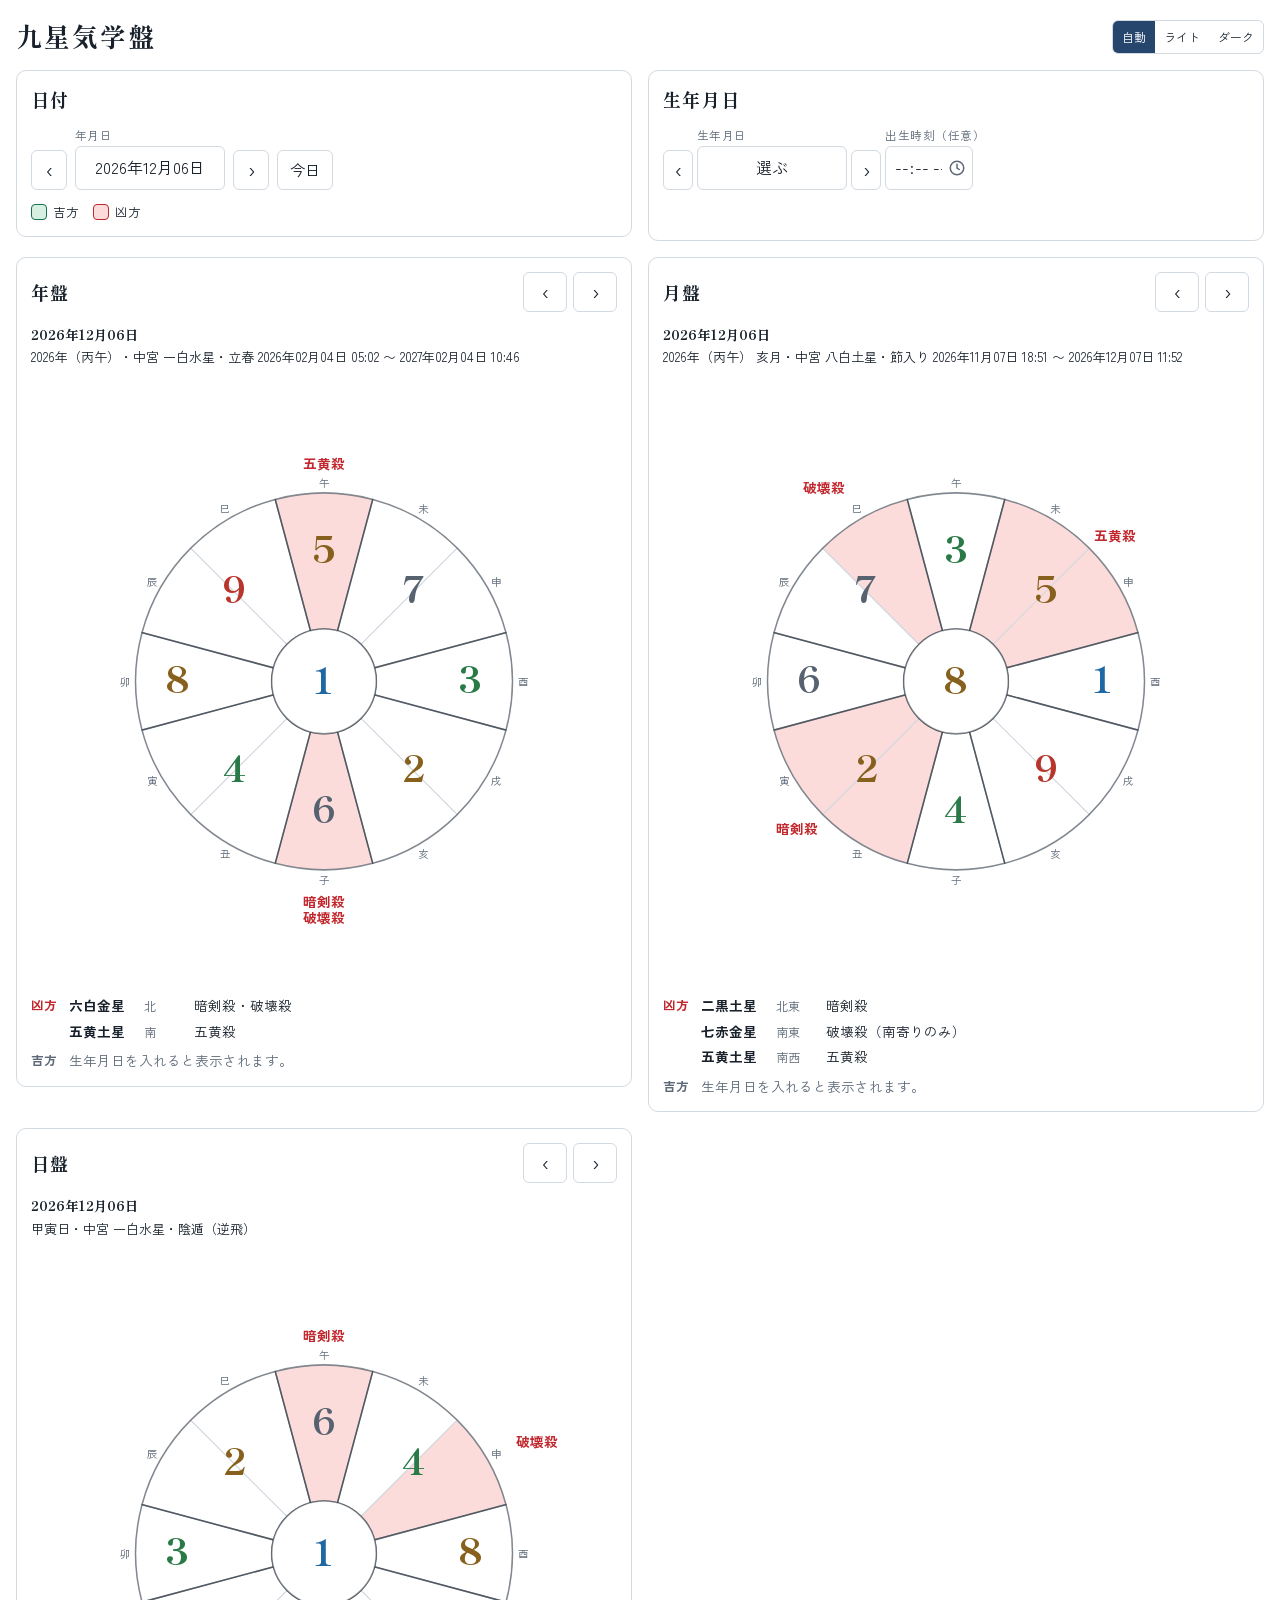
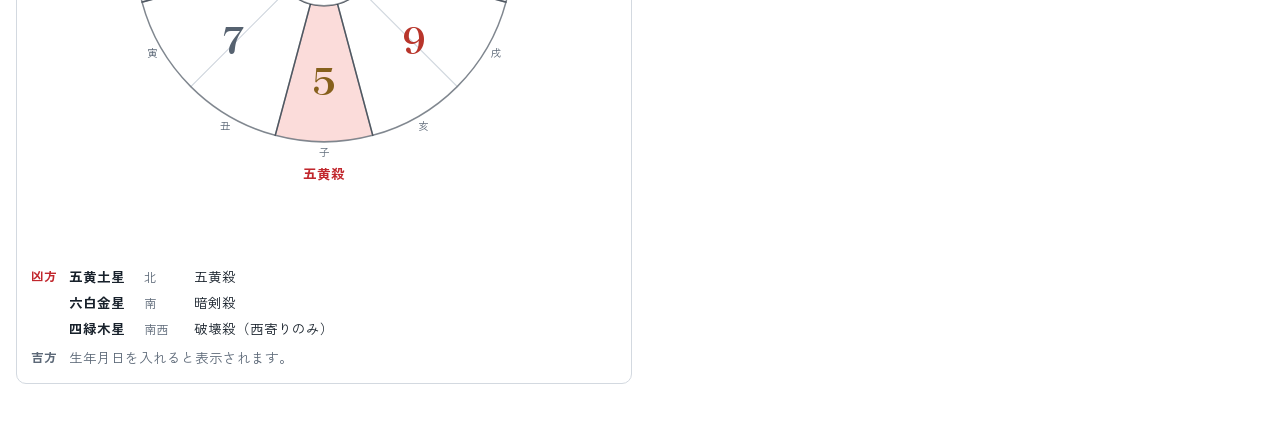
==== kigaku.html @ 166930be "気学盤タブを追加(kigaku を統合、キャッシュ版 v24) Co-Authored-By: Claude Sonnet 5.5 <noreply@anthropic.com>" ====
<!doctype html>
<html lang="ja">
<head>
<meta charset="utf-8">
<meta name="viewport" content="width=device-width,initial-scale=1,viewport-fit=cover">
<meta name="theme-color" content="#ffffff">
<meta name="apple-mobile-web-app-capable" content="yes">
<meta name="mobile-web-app-capable" content="yes">
<meta name="apple-mobile-web-app-title" content="九星気学盤">
<meta name="apple-mobile-web-app-status-bar-style" content="default">
<script>try{var t=localStorage.getItem('theme');if(t==='light'||t==='dark')document.documentElement.dataset.theme=t;}catch(e){}</script>
<style>
:root{padding-top:env(safe-area-inset-top,0px);padding-bottom:env(safe-area-inset-bottom,0px)}
body{margin:0}
[hidden]{display:none!important}
</style>
<title>九星気学盤</title>
<link rel="stylesheet" href="https://fonts.googleapis.com/css2?family=Shippori+Mincho:wght@600;800&family=Zen+Kaku+Gothic+New:wght@400;500;700&display=swap">
<style>
/* 配置: 南を上にした伝統の3x3方位盤を主役に、操作は上、個人鑑定は下に縦積み */
:root{
  --bg:#ffffff;--surface:#ffffff;--ink:#18212b;--muted:#5d6978;--line:#d3d9e0;
  --indigo:#27466e;--on-indigo:#ffffff;
  --gold:#8f6200;--gold-bg:#f6e7bd;
  --kyo:#c1272d;--kyo-bg:#fbdcda;
  --good:#17704f;--good-bg:#d6efe1;--on-good:#ffffff;--on-kyo:#ffffff;
  --e-water:#1f68a3;--e-earth:#86601c;--e-wood:#2a7a48;--e-metal:#566270;--e-fire:#b8352b;
  --f-disp:"Shippori Mincho","Hiragino Mincho ProN","Yu Mincho",serif;
  color-scheme:light;
  --f-body:"Zen Kaku Gothic New","Hiragino Kaku Gothic ProN","Yu Gothic",sans-serif;
}
/* ダークモード: 端末の設定に従う(自動)。右上のボタンで、ライト/ダークに固定もできる */
@media (prefers-color-scheme:dark){:root:not([data-theme=light]){
  --bg:#12161c;--surface:#1a2029;--ink:#e6eaf0;--muted:#9aa5b4;--line:#2f3a47;
  --indigo:#8fb0e0;--on-indigo:#0f1722;
  --gold:#e0b457;--gold-bg:#3a2f12;
  --kyo:#ff8a85;--kyo-bg:#3b1b1d;
  --good:#5fd3a0;--good-bg:#123325;--on-good:#08170f;--on-kyo:#1a0b0c;
  --e-water:#6cb4ee;--e-earth:#d9a65a;--e-wood:#6fcf8f;--e-metal:#a9b6c4;--e-fire:#ff8f84;
  color-scheme:dark}}
:root[data-theme=dark]{
  --bg:#12161c;--surface:#1a2029;--ink:#e6eaf0;--muted:#9aa5b4;--line:#2f3a47;
  --indigo:#8fb0e0;--on-indigo:#0f1722;
  --gold:#e0b457;--gold-bg:#3a2f12;
  --kyo:#ff8a85;--kyo-bg:#3b1b1d;
  --good:#5fd3a0;--good-bg:#123325;--on-good:#08170f;--on-kyo:#1a0b0c;
  --e-water:#6cb4ee;--e-earth:#d9a65a;--e-wood:#6fcf8f;--e-metal:#a9b6c4;--e-fire:#ff8f84;
  color-scheme:dark}
header{display:flex;justify-content:space-between;align-items:flex-start;gap:8px}
.themesw{display:flex;border:1px solid var(--line);border-radius:6px;overflow:hidden;flex:none}
.themesw button{border:0;border-radius:0;background:transparent;font-size:12px;min-height:32px;padding:4px 9px}
.themesw button[aria-pressed=true]{background:var(--indigo);color:var(--on-indigo)}
*{box-sizing:border-box}
body{background:var(--bg);color:var(--ink);font-family:var(--f-body);font-size:15px;line-height:1.6;
  padding-block:20px 40px;padding-left:max(16px,env(safe-area-inset-left,0px));padding-right:max(16px,env(safe-area-inset-right,0px))}
.wrap{max-width:1400px;margin:0 auto;display:flex;flex-direction:column;gap:16px}
h1{font-family:var(--f-disp);font-weight:800;font-size:26px;letter-spacing:.08em;margin:0;line-height:1.2}
.sub{color:var(--muted);font-size:12.5px;margin:2px 0 0}
.panel{background:var(--surface);border:1px solid var(--line);border-radius:10px;padding:14px;display:flex;flex-direction:column;gap:12px;min-width:0}
.row{display:flex;gap:8px;align-items:center;flex-wrap:wrap;min-width:0}
label.f{display:flex;flex-direction:column;gap:2px;font-size:11.5px;color:var(--muted);letter-spacing:.04em;min-width:0}
input[type=date],input[type=time]{font:inherit;font-size:16px;color:var(--ink);background:var(--bg);border:1px solid var(--line);border-radius:6px;padding:7px 8px;min-width:0;max-width:100%}
button{font:inherit;color:var(--ink);background:var(--bg);border:1px solid var(--line);border-radius:6px;padding:7px 12px;cursor:pointer;min-height:40px}
button:hover{border-color:var(--indigo)}
:focus-visible{outline:2px solid var(--indigo);outline-offset:2px}
.tabs{display:grid;grid-template-columns:repeat(3,1fr);border:1px solid var(--indigo);border-radius:8px;overflow:hidden}
.tabs button{border:0;border-radius:0;background:transparent;color:var(--indigo);font-family:var(--f-disp);font-weight:800;font-size:18px;letter-spacing:.2em;min-height:44px}
.tabs button[aria-pressed=true]{background:var(--indigo);color:var(--on-indigo)}
.meta{font-size:13px;line-height:1.7;margin:0}
.meta b{font-family:var(--f-disp);font-weight:800}
.nav{display:flex;gap:8px}
.nav button{flex:1}
.grid{display:grid;grid-template-columns:repeat(3,minmax(0,1fr));gap:6px}
.cell{border:1.5px solid var(--line);background:var(--surface);border-radius:8px;padding:6px;display:flex;flex-direction:column;align-items:center;gap:0;min-width:0;min-height:142px}
.cell .top{display:flex;justify-content:space-between;align-items:center;width:100%;gap:4px}
.cell .lab{font-size:13px;font-weight:700;letter-spacing:.04em}
.cell .lab small{font-size:11px;font-weight:400;color:var(--muted);margin-left:2px}
.cell .badge{font-size:12px;font-weight:700;line-height:1;padding:3px 5px;border-radius:4px}
.cell .num{font-family:var(--f-disp);font-weight:800;font-size:46px;line-height:1.05;margin-top:2px}
.cell .nm{font-size:11.5px;color:var(--muted)}
.cell.kyo{background:var(--kyo-bg);border-color:var(--kyo)}
.cell.kyo .badge{background:var(--kyo);color:var(--on-kyo)}
.cell.good{background:var(--good-bg);border-color:var(--good)}
.cell.good .badge{background:var(--good);color:var(--on-good)}
.cell.best{border-width:3px;padding:4.5px}
.cell.center{background:var(--bg);border-style:dashed}
.e-水{color:var(--e-water)}.e-土{color:var(--e-earth)}.e-木{color:var(--e-wood)}.e-金{color:var(--e-metal)}.e-火{color:var(--e-fire)}
.chips{display:flex;flex-wrap:wrap;gap:3px;justify-content:center;margin-top:2px}
.chip{font-size:11.5px;line-height:1.4;padding:0 5px;border-radius:3px;border:1px solid currentColor;white-space:nowrap;font-weight:500}
.chip.k{color:var(--kyo)}.chip.g{color:var(--good)}.chip.b{color:var(--on-good);background:var(--good);border-color:var(--good);font-weight:700}
.chip.m{color:var(--indigo)}
.cap{font-size:11.5px;color:var(--muted);margin:0;text-align:center}
h2{font-family:var(--f-disp);font-weight:800;font-size:18px;letter-spacing:.08em;margin:0}
dl{margin:0;display:grid;grid-template-columns:auto 1fr;gap:6px 14px}
dt{color:var(--muted);font-size:12.5px;padding-top:2px;white-space:nowrap}
dd{margin:0;min-width:0;overflow-wrap:anywhere}
.stars{font-family:var(--f-disp);font-weight:800;font-size:17px}
.best-line{color:var(--good);font-weight:700}
.warn{font-size:12.5px;color:var(--kyo);margin:0}
.hint{font-size:12px;color:var(--muted);margin:0}
.tag-ex{font-size:11px;color:var(--muted);border:1px solid var(--line);border-radius:3px;padding:0 5px;margin-left:6px}
details summary{cursor:pointer;color:var(--muted);font-size:12.5px;min-height:32px;display:flex;align-items:center}
details .opts{display:flex;flex-direction:column;gap:6px;padding-top:6px;font-size:13px}
details .opts label{display:flex;gap:8px;align-items:center;min-height:32px}
details .opts input{width:18px;height:18px}
.foot{font-size:11.5px;color:var(--muted);line-height:1.7}
.foot p{margin:0 0 4px}
@media (prefers-reduced-motion:no-preference){.cell{transition:background .15s,border-color .15s}}
</style>
<style>
.legend{display:flex;gap:14px;flex-wrap:wrap;font-size:12.5px;align-items:center}
.legend span{display:inline-flex;gap:6px;align-items:center}
.sw{width:16px;height:16px;border-radius:4px;border:1.5px solid var(--line);background:var(--surface)}
.sw.k{background:var(--kyo-bg);border-color:var(--kyo)}.sw.g{background:var(--good-bg);border-color:var(--good)}
.sum{display:grid;grid-template-columns:auto 1fr;gap:8px 12px;font-size:13.5px}
.sum dt{font-weight:700;padding-top:0}
.sum .k{color:var(--kyo)}.sum .g{color:var(--good)}
.sum ul{margin:0;padding:0;list-style:none;display:flex;flex-direction:column;gap:3px}
.sum .none{color:var(--muted)}
.dirn{font-size:12px;color:var(--muted);margin-left:2px;font-weight:400}
</style>
<style>
.top,.boards{display:grid;grid-template-columns:repeat(auto-fit,minmax(min(100%,440px),1fr));gap:16px;align-items:start}
.bhead{display:flex;justify-content:space-between;align-items:center;gap:8px}
.bhead .nav{display:flex;gap:6px}
.bhead .nav button{min-width:44px;padding:7px 0;font-size:20px;line-height:1}
.board .meta{min-height:3.4em}
</style>
<style>.dstep{min-width:44px;padding:7px 0;font-size:20px;line-height:1;align-self:flex-end}#today{align-self:flex-end}</style>
<style>.cell .ang{font-size:10.5px;color:var(--muted);align-self:flex-start;letter-spacing:.02em;font-variant-numeric:tabular-nums}</style>
<style>select{font:inherit;font-size:16px;color:var(--ink);background:var(--bg);border:1px solid var(--line);border-radius:6px;padding:7px 8px}</style>
<style>.good-line{color:var(--good);font-weight:700}</style>
<style>.gh{font-family:var(--f-disp);font-size:15px;font-weight:800;margin:12px 0 4px;padding-top:8px;border-top:1px solid var(--line)}</style>
<style>.cell.split{border-color:var(--kyo)}.cell.split.best{border-color:var(--good)}.cell.split .badge{background:var(--kyo);color:var(--on-kyo)}</style>
<style>.cell .badge{white-space:nowrap}.cell.split .badge{font-size:11px;padding:3px 4px}</style>
<style>
.brd svg{width:100%;height:auto;display:block}
.sec{stroke:var(--line);stroke-width:1}
.sec.k{fill:var(--kyo-bg)}.sec.g{fill:var(--good-bg)}.sec.n{fill:var(--surface)}
.pal{fill:none;stroke:var(--ink);stroke-opacity:.45;stroke-width:1.5}
.pal.best{stroke:var(--good);stroke-opacity:1;stroke-width:4}
.ctr{fill:var(--surface);stroke:var(--ink);stroke-opacity:.45;stroke-width:1.5}
svg text{text-anchor:middle;font-family:var(--f-body)}
.td{font-size:11px;font-weight:700;fill:var(--ink)}
.tn{font-family:var(--f-disp)!important;font-weight:800;font-size:34px}
.tm{font-size:10.5px;fill:var(--muted)}
.tl{font-size:10.5px;font-weight:700}
.lk{fill:var(--kyo)}.lg{fill:var(--good)}.lm{fill:var(--indigo)}
.tr{font-size:10px;fill:var(--muted)}
svg .e-水{fill:var(--e-water)}svg .e-土{fill:var(--e-earth)}svg .e-木{fill:var(--e-wood)}svg .e-金{fill:var(--e-metal)}svg .e-火{fill:var(--e-fire)}
</style>
<style>.tl{font-size:13px}</style>
<style>.tg{font-size:13px;font-weight:700}</style>
<style>
div.f{display:flex;flex-direction:column;gap:2px;font-size:11.5px;color:var(--muted);letter-spacing:.04em;min-width:0}
.sel3{display:flex;gap:6px;min-width:0}
.sel3 select{min-width:0;min-height:44px;padding:7px 4px}
#d-y,#b-y{width:5.6em}#d-m,#b-m,#d-d,#b-d{width:4.4em}
.dstep{align-self:flex-end}
</style>
<style>
.dstep{min-width:36px;padding:7px 0;align-self:flex-end}
.sel3 select{font-size:15px;padding:7px 2px}
#d-y,#b-y{width:5.2em}#d-m,#b-m,#d-d,#b-d{width:4em}
</style>
<style>
.sum ul{gap:4px}
.rw{display:grid;grid-template-columns:5.4em 3.6em minmax(0,1fr);align-items:baseline;column-gap:2px}
.rw .sn{font-weight:700}
.rw .sd{font-size:12px;color:var(--muted);white-space:nowrap}
.rw .sr{min-width:0;overflow-wrap:anywhere}
</style>
<style>
/* 欄のどこを押しても、年月日をまとめて選ぶ画面(カレンダー・ホイール)が開く */
input.pick{position:relative;min-height:44px;cursor:pointer;min-width:9.6em}
input.pick::-webkit-calendar-picker-indicator{position:absolute;inset:0;width:100%;height:100%;opacity:0;cursor:pointer}
</style>
<style>
.row.tight{gap:4px;flex-wrap:nowrap}
.row.tight .dstep{min-width:30px;flex:0 0 auto}
.row.tight input.pick{min-width:0;width:9.4em}
.row.tight input[type=time]{min-width:0;width:7em}
.row.tight label.f{flex:0 1 auto}
@media (max-width:420px){.row.tight input.pick,.row.tight input[type=time]{font-size:14px;padding-inline:4px}}
</style>
<style>
/* 本命星・月命星・傾斜・同会・最大吉方・吉方は、同じ書体・大きさにそろえる */
#person dd .stars,#person dd.best-line,#person dd.good-line{font-family:var(--f-disp);font-size:17px;font-weight:800;line-height:1.5}
</style>
<style>
.pickbtn{font:inherit;font-size:16px;color:var(--ink);background:var(--bg);border:1px solid var(--line);border-radius:6px;min-height:44px;width:9.4em;padding:7px 6px;text-align:center;cursor:pointer;white-space:nowrap}
.row.tight .pickbtn{min-width:0;width:9.4em}
@media (max-width:420px){.row.tight .pickbtn{font-size:14px}}
.pk{position:fixed;inset:0;z-index:50;background:rgba(10,18,28,.45);display:flex;align-items:flex-end;justify-content:center;padding:0 0 env(safe-area-inset-bottom,0px)}
.pk[hidden]{display:none}
.pk-sheet{width:min(100%,420px);background:var(--surface);border:1px solid var(--line);border-radius:16px 16px 0 0;padding:14px max(16px,env(safe-area-inset-left,0px)) 16px;display:flex;flex-direction:column;gap:10px}
@media (min-width:640px){.pk{align-items:center}.pk-sheet{border-radius:16px}}
.pk-title{font-family:var(--f-disp);font-weight:800;font-size:17px;text-align:center}
.pk-cols{position:relative;display:grid;grid-template-columns:1.25fr 1fr 1fr;height:200px;overflow:hidden;
  -webkit-mask-image:linear-gradient(to bottom,transparent 0,#000 30%,#000 70%,transparent 100%);mask-image:linear-gradient(to bottom,transparent 0,#000 30%,#000 70%,transparent 100%)}
.pk-band{position:absolute;left:0;right:0;top:80px;height:40px;border-top:1.5px solid var(--indigo);border-bottom:1.5px solid var(--indigo);background:var(--bg);pointer-events:none;z-index:0}
.pk-col{position:relative;z-index:1;height:200px;overflow-y:auto;scroll-snap-type:y mandatory;scrollbar-width:none;padding:80px 0;box-sizing:border-box;overscroll-behavior:contain;cursor:grab;outline-offset:-2px;touch-action:pan-y}
.pk-col::-webkit-scrollbar{display:none}
.pk-i{height:40px;line-height:40px;text-align:center;scroll-snap-align:center;font-size:18px;color:var(--muted);user-select:none;font-variant-numeric:tabular-nums}
.pk-i.sel{color:var(--ink);font-weight:700;font-size:20px}
.pk-actions{display:flex;gap:8px;align-items:center}
.pk-sp{flex:1}
.pk-primary{background:var(--indigo);color:var(--on-indigo);border-color:var(--indigo);font-weight:700;min-width:84px}
@media (prefers-reduced-motion:reduce){.pk-col{scroll-behavior:auto}}
</style>
<style>
.tw{position:relative;display:block}
.tw input[type=time]{width:100%;padding-right:30px;box-sizing:border-box;min-height:44px}
.tw input[type=time]::-webkit-calendar-picker-indicator{display:none}
.tbtn{position:absolute;right:2px;top:50%;transform:translateY(-50%);width:28px;height:38px;min-height:0;border:0;background:transparent;color:var(--muted);padding:0;display:flex;align-items:center;justify-content:center;cursor:pointer}
.tbtn:hover{color:var(--indigo)}
.row.tight .tw{width:7.6em}
.row.tight .tw input[type=time]{width:100%}
.pk-time .pk-cols{grid-template-columns:1fr 1fr}
.pk-time #pk-d{display:none}
</style>
<style>.rw .sub{font-size:12px;color:var(--muted);margin-left:6px;white-space:nowrap}.rw .sub.sub0{margin-left:0}</style>

</head>
<body>
<div class="wrap">
  <header>
    <h1>九星気学盤</h1>
    <div class="themesw" role="group" aria-label="表示の色">
      <button type="button" data-theme-set="auto" aria-pressed="true">自動</button>
      <button type="button" data-theme-set="light" aria-pressed="false">ライト</button>
      <button type="button" data-theme-set="dark" aria-pressed="false">ダーク</button>
    </div>
  </header>

  <div class="top">
    <section class="panel" aria-label="日付の指定">
      <h2>日付</h2>
      <div class="row">
        <button type="button" id="dprev" aria-label="1日戻る" class="dstep">‹</button>
        <div class="f"><span id="d-lab">年月日</span><button type="button" id="d" class="pickbtn" aria-haspopup="dialog" aria-labelledby="d-lab d"></button></div>
        <button type="button" id="dnext" aria-label="1日進む" class="dstep">›</button>
        <button type="button" id="today">今日</button>
      </div>
      <div class="legend" aria-label="色の凡例"><span><i class="sw g"></i>吉方</span><span><i class="sw k"></i>凶方</span></div>
    </section>

    <section class="panel" aria-label="誕生日の人の鑑定">
      <h2>生年月日</h2>
      <div class="row tight">
        <button type="button" id="bprev" aria-label="生年月日を1日戻す" class="dstep">‹</button>
        <div class="f"><span id="bd-lab">生年月日</span><button type="button" id="bd" class="pickbtn" aria-haspopup="dialog" aria-labelledby="bd-lab bd"></button></div>
        <button type="button" id="bnext" aria-label="生年月日を1日進める" class="dstep">›</button>
        <label class="f" for="bt">出生時刻（任意）<span class="tw"><input type="time" id="bt"><button type="button" id="bt-pick" class="tbtn" aria-label="ドラムロールで時刻を選ぶ"><svg viewBox="0 0 24 24" width="18" height="18" fill="none" stroke="currentColor" stroke-width="2" stroke-linecap="round" aria-hidden="true"><circle cx="12" cy="12" r="9"/><path d="M12 7v5l3 2"/></svg></button></span></label>
      </div>
      <div class="row">
        <label class="f" id="gwrap" for="bg" hidden>盤に使う性別（五黄同士のとき）<select id="bg"><option value="m">男性</option><option value="f">女性</option></select></label>
      </div>
      <p class="hint" id="bhint"></p>
      <div id="person"></div>
    </section>
  </div>

  <div class="boards">
    <section class="panel board" aria-label="年盤">
      <div class="bhead"><h2>年盤</h2><div class="nav"><button type="button" id="prev-year" aria-label="前の年">‹</button><button type="button" id="next-year" aria-label="次の年">›</button></div></div>
      <p class="meta" id="meta-year"></p>
      <div class="brd" id="grid-year"></div>
      <dl class="sum" id="sum-year"></dl>
    </section>
    <section class="panel board" aria-label="月盤">
      <div class="bhead"><h2>月盤</h2><div class="nav"><button type="button" id="prev-month" aria-label="前の月">‹</button><button type="button" id="next-month" aria-label="次の月">›</button></div></div>
      <p class="meta" id="meta-month"></p>
      <div class="brd" id="grid-month"></div>
      <dl class="sum" id="sum-month"></dl>
    </section>
    <section class="panel board" aria-label="日盤">
      <div class="bhead"><h2>日盤</h2><div class="nav"><button type="button" id="prev-day" aria-label="前の日">‹</button><button type="button" id="next-day" aria-label="次の日">›</button></div></div>
      <p class="meta" id="meta-day"></p>
      <div class="brd" id="grid-day"></div>
      <dl class="sum" id="sum-day"></dl>
    </section>
  </div>

</div>

<div id="pk" class="pk" hidden role="dialog" aria-modal="true" aria-labelledby="pk-title">
  <div class="pk-sheet">
    <div class="pk-title" id="pk-title"></div>
    <div class="pk-cols">
      <div class="pk-band"></div>
      <div class="pk-col" id="pk-y" tabindex="0" role="listbox" aria-label="年"></div>
      <div class="pk-col" id="pk-m" tabindex="0" role="listbox" aria-label="月"></div>
      <div class="pk-col" id="pk-d" tabindex="0" role="listbox" aria-label="日"></div>
    </div>
    <div class="pk-actions">
      <button type="button" id="pk-clear">クリア</button>
      <span class="pk-sp"></span>
      <button type="button" id="pk-cancel">キャンセル</button>
      <button type="button" id="pk-ok" class="pk-primary">決定</button>
    </div>
  </div>
</div>

<script>
const RAD=Math.PI/180;
const VS=[
[[175347046,0,0],[3341656,4.6692568,6283.07585],[34894,4.6261,12566.1517],[3497,2.7441,5753.3849],[3418,2.8289,3.5231],[3136,3.6277,77713.7715],[2676,4.4181,7860.4194],[2343,6.1352,3930.2097],[1324,0.7425,11506.7698],[1273,2.0371,529.691],[1199,1.1096,1577.3435],[990,5.233,5884.927],[902,2.045,26.298],[857,3.508,398.149],[780,1.179,5223.694],[753,2.533,5507.553],[505,4.583,18849.228],[492,4.205,775.523],[357,2.92,0.067],[317,5.849,11790.629],[284,1.899,796.298],[271,0.315,10977.079],[243,0.345,5486.778],[206,4.806,2544.314],[205,1.869,5573.143],[202,2.458,6069.777],[156,0.833,213.299],[132,3.411,2942.463],[126,1.083,20.775],[115,0.645,0.98],[103,0.636,4694.003],[102,0.976,15720.839],[102,4.267,7.114],[99,6.21,2146.17],[98,0.68,155.42],[86,5.98,161000.69],[85,1.3,6275.96],[85,3.67,71430.7],[80,1.81,17260.15],[79,3.04,12036.46],[75,1.76,5088.63],[74,3.5,3154.69],[74,4.68,801.82],[70,0.83,9437.76],[62,3.98,8827.39],[61,1.82,7084.9],[57,2.78,6286.6],[56,4.39,14143.5],[56,3.47,6279.55],[52,0.19,12139.55],[52,1.33,1748.02],[51,0.28,5856.48],[49,0.49,1194.45],[41,5.37,8429.24],[41,2.4,19651.05],[39,6.17,10447.39],[37,6.04,10213.29],[37,2.57,1059.38],[36,1.71,2352.87],[36,1.78,6812.77],[33,0.59,17789.85],[30,0.44,83996.85],[30,2.74,1349.87],[25,3.16,4690.48]],
[[628331966747,0,0],[206059,2.678235,6283.07585],[4303,2.6351,12566.1517],[425,1.59,3.523],[119,5.796,26.298],[109,2.966,1577.344],[93,2.59,18849.23],[72,1.14,529.69],[68,1.87,398.15],[67,4.41,5507.55],[59,2.89,5223.69],[56,2.17,155.42],[45,0.4,796.3],[36,0.47,775.52],[29,2.65,7.11],[21,5.34,0.98],[19,1.85,5486.78],[19,4.97,213.3],[17,2.99,6275.96],[16,0.03,2544.31],[16,1.43,2146.17],[15,1.21,10977.08],[12,2.83,1748.02],[12,3.26,5088.63],[12,5.27,1194.45],[12,2.08,4694],[11,0.77,553.57],[10,1.3,6286.6],[10,4.24,1349.87],[9,2.7,242.73],[9,5.64,951.72],[8,5.3,2352.87],[6,2.65,9437.76],[6,4.67,4690.48]],
[[52919,0,0],[8720,1.0721,6283.0758],[309,0.867,12566.152],[27,0.05,3.52],[16,5.19,26.3],[16,3.68,155.42],[10,0.76,18849.23],[9,2.06,77713.77],[7,0.83,775.52],[5,4.66,1577.34],[4,1.03,7.11],[4,3.44,5573.14],[3,5.14,796.3],[3,6.05,5507.55],[3,1.19,242.73],[3,6.12,529.69],[3,0.31,398.15],[3,2.28,553.57],[2,4.38,5223.69],[2,3.75,0.98]],
[[289,5.844,6283.076],[35,0,0],[17,5.49,12566.15],[3,5.2,155.42],[1,4.72,3.52],[1,5.3,18849.23],[1,5.97,242.73]],
[[114,3.142,0],[8,4.13,6283.08],[1,3.84,12566.15]],
[[1,3.14,0]]];
function dTsec(y){
  if(y<2005){const t=y-2000;return 63.86+0.3345*t-0.060374*t*t+0.0017275*t**3+0.000651814*t**4+0.00002373599*t**5;}
  if(y<2050){const t=y-2000;return 62.92+0.32217*t+0.005589*t*t;}
  return -20+32*((y-1820)/100)**2-0.5628*(2150-y);
}
function sunLon(jdUT,year){
  const jde=jdUT+dTsec(year)/86400;
  const tau=(jde-2451545)/365250, T=tau*10;
  let L=0;
  for(let k=0;k<VS.length;k++){let s=0;for(const [a,b,c] of VS[k])s+=a*Math.cos(b+c*tau);L+=s*Math.pow(tau,k);}
  L=L/1e8/RAD; // 度
  let lon=L+180;

  lon+= -0.09033/3600;
  const Om=(125.04452-1934.136261*T)*RAD, Ls=(280.4665+36000.7698*T)*RAD, Lm=(218.3165+481267.8813*T)*RAD;
  const dpsi=(-17.2*Math.sin(Om)-1.32*Math.sin(2*Ls)-0.23*Math.sin(2*Lm)+0.21*Math.sin(2*Om))/3600;
  const M=(357.52911+35999.05029*T)*RAD;
  const R=1.000001018*(1-0.016708634*0.016708634)/(1+0.016708634*Math.cos(M+ (1.914602*Math.sin(M))*RAD));
  lon+=dpsi-20.4898/3600/R;
  return ((lon%360)+360)%360;
}
const msToJD=ms=>ms/86400000+2440587.5, jdToMs=jd=>(jd-2440587.5)*86400000;
function findTerm(angle,year){
  const start=Date.UTC(year,0,5,0,0);
  let jd=msToJD(start)+((angle-285+360)%360)/360*365.2422;
  for(let i=0;i<8;i++){let d=angle-sunLon(jd,year);d=((d+540)%360)-180;jd+=d*365.2422/360;}
  return jdToMs(jd);
}


/* ===== 九星気学ロジック ===== */
const STAR_NAME=['','一白水星','二黒土星','三碧木星','四緑木星','五黄土星','六白金星','七赤金星','八白土星','九紫火星'];
const STAR_SHORT=['','一白','二黒','三碧','四緑','五黄','六白','七赤','八白','九紫'];
const ELEM=['','水','土','木','木','土','金','金','土','火'];
const PAL={'坎':{dir:'北',home:1},'坤':{dir:'南西',home:2},'震':{dir:'東',home:3},'巽':{dir:'南東',home:4},'中':{dir:'中央',home:5},'乾':{dir:'北西',home:6},'兌':{dir:'西',home:7},'艮':{dir:'北東',home:8},'離':{dir:'南',home:9}};
const HOMEPAL=['','坎','坤','震','巽','中','乾','兌','艮','離'];
const FLY=['中','乾','兌','艮','離','坎','坤','震','巽'];
const OPP={'坎':'離','離':'坎','坤':'艮','艮':'坤','震':'兌','兌':'震','巽':'乾','乾':'巽'};
const BR=['子','丑','寅','卯','辰','巳','午','未','申','酉','戌','亥'];
const HALF12=['','北寄り','東寄り','','東寄り','南寄り','','南寄り','西寄り','','西寄り','北寄り'];
const BR_PAL=['坎','艮','艮','震','巽','巽','離','坤','坤','兌','乾','乾'];
const STEM=['甲','乙','丙','丁','戊','己','庚','辛','壬','癸'];
const GEN={'木':'火','火':'土','土':'金','金':'水','水':'木'};
const wrap9=n=>(((n-1)%9)+9)%9+1;
const mod=(a,n)=>((a%n)+n)%n;
const JST=9*3600e3;
function makeBoard(center,forward){const b={};FLY.forEach((p,k)=>{b[p]=wrap9(center+(forward?k:-k));});return b;}
const yearStar=y=>wrap9(11-(y%9));
function monthStar(yb,m){const g=yb%3;const st=g===0?8:g===1?5:2;return wrap9(st-(m-1));} // 年支: 子午卯酉=8, 辰戌丑未=5, 寅申巳亥=2
const monthBranch=m=>(m+1)%12;
const yearBranch=y=>mod(y-4,12);
function relation(meStar,palStar){
  const me=ELEM[meStar],p=ELEM[palStar];
  if(me===p)return '比和';
  if(GEN[p]===me)return '生気';
  if(GEN[me]===p)return '退気';
  return null;
}
const TERM_M={315:1,345:2,15:3,45:4,75:5,105:6,135:7,165:8,195:9,225:10,255:11,285:12};
const _termCache={};
function setsuOfYear(y){
  if(_termCache[y])return _termCache[y];
  const r=Object.keys(TERM_M).map(a=>({ms:findTerm(+a,y),m:TERM_M[a],a:+a})).sort((x,y2)=>x.ms-y2.ms);
  return(_termCache[y]=r);
}
/* t: UTC ms。JST暦年 jy を基準に年・月の区切りを返す */
function astroAt(t){
  const jy=new Date(t+JST).getUTCFullYear();
  const list=[...setsuOfYear(jy-1),...setsuOfYear(jy),...setsuOfYear(jy+1)];
  let i=0;for(let k=0;k<list.length;k++){if(list[k].ms<=t)i=k;}
  const cur=list[i],next=list[i+1];
  const risshun=setsuOfYear(jy).find(x=>x.a===315).ms;
  const year=t>=risshun?jy:jy-1;
  const yS=setsuOfYear(year).find(x=>x.a===315).ms, yE=setsuOfYear(year+1).find(x=>x.a===315).ms;
  return{year,m:cur.m,start:cur.ms,end:next.ms,yStart:yS,yEnd:yE};
}
const jdnOfJstDate=(y,m,d)=>Math.floor(Date.UTC(y,m-1,d)/86400000)+2440588;
const ganzhiIdx=jdn=>mod(jdn+49,60);
function dateOfJdn(jdn){const d=new Date((jdn-2440588)*86400000);return[d.getUTCFullYear(),d.getUTCMonth()+1,d.getUTCDate()];}
function solsticeKouShi(y,angle){
  const d=new Date(findTerm(angle,y)+JST);
  const j=jdnOfJstDate(d.getUTCFullYear(),d.getUTCMonth()+1,d.getUTCDate());
  const idx=ganzhiIdx(j);
  return idx<=30?j-idx:j+(60-idx);
}
function dayStar(jdn,jy){
  const ev=[];
  for(let y=jy-1;y<=jy+1;y++){ev.push({j:solsticeKouShi(y,270),yang:true});ev.push({j:solsticeKouShi(y,90),yang:false});}
  ev.sort((a,b)=>a.j-b.j);
  let e=ev[0];for(const x of ev){if(x.j<=jdn)e=x;}
  const n=jdn-e.j;
  return e.yang?{star:wrap9(1+n),yang:true}:{star:wrap9(9-n),yang:false};
}
/* 入力: JST壁時計 */
function jstToMs(y,m,d,hh,mm){return Date.UTC(y,m-1,d,hh||0,mm||0)-JST;}
function analyze(y,m,d,hh,mm){
  const t=jstToMs(y,m,d,hh,mm);
  const a=astroAt(t);
  const ys=yearStar(a.year);
  const ms=monthStar(yearBranch(a.year),a.m);
  const jdn=jdnOfJstDate(y,m,d);
  const ds=dayStar(jdn,y);
  const gi=ganzhiIdx(jdn);
  return{t,astro:a,yStar:ys,mStar:ms,jdn,dStar:ds.star,yang:ds.yang,
    yBr:yearBranch(a.year),mBr:monthBranch(a.m),dBr:gi%12,dGz:STEM[gi%10]+BR[gi%12],yGz:STEM[mod(a.year-4,10)]+BR[yearBranch(a.year)]};
}
const OPTS_DEFAULT={getsumei:true,nichiha:true,teii:true};
/* kind: 'year'|'month'|'day' */
function evaluate(info,kind,person,opts){
  opts=opts||OPTS_DEFAULT;
  const center=kind==='year'?info.yStar:kind==='month'?info.mStar:info.dStar;
  const forward=kind==='day'?info.yang:true;
  const board=makeBoard(center,forward);
  const cells={};
  FLY.forEach(p=>cells[p]={star:board[p],kyo:[],good:[],best:false,marks:[],partial:null});
  const addK=(p,name)=>{if(p&&p!=='中'&&!cells[p].kyo.includes(name))cells[p].kyo.push(name);};
  const palOf=s=>FLY.find(p=>board[p]===s);
  const p5=palOf(5);
  if(p5&&p5!=='中'){addK(p5,'五黄殺');addK(OPP[p5],'暗剣殺');}
  // 破壊殺は盤ごとに別: 年盤=歳破、月盤=月破、日盤=日破
  const brk=kind==='year'?info.yBr:kind==='month'?info.mBr:info.dBr;
  // 破壊殺は対冲の十二支(30°)だけにかかる。四隅の宮は2つの十二支を含むため、片側のみ。
  const tb=(brk+6)%12,tpal=BR_PAL[tb],half=HALF12[tb];
  if(half){cells[tpal].partial=half;cells[tpal].partialBranch=tb;}else addK(tpal,'破壊殺');
  const teiiAll=false;
  let result=null;
  if(person){
    const{honmei,getsu}=person;
    const ph=palOf(honmei),pg=palOf(getsu);
    if(ph&&ph!=='中'){addK(ph,'本命殺');addK(OPP[ph],'本命的殺');}
    if(pg&&pg!=='中'){addK(pg,'月命殺');addK(OPP[pg],'月命的殺');}
    cells[ph].marks.push('本命星');cells[pg].marks.push('月命星');
    const listFor=star=>{const o=[];FLY.forEach(p=>{if(p==='中')return;const r=relation(star,board[p]);if(r&&!cells[p].kyo.length)o.push({p,r});});return o;};
    const gH=listFor(honmei),gG=listFor(getsu);
    gH.forEach(x=>cells[x.p].good.push('本命'));
    
    const best=gH.filter(x=>gG.some(y=>y.p===x.p));
    best.forEach(x=>cells[x.p].best=true);
    const tilt=makeBoard(getsu,true);
    const tp=FLY.find(p=>tilt[p]===honmei);
    result={honmei,getsu,gH,gG,best:best.map(x=>({p:x.p,rH:x.r,rG:gG.find(y=>y.p===x.p).r})),tiltPal:tp,tiltStarOnBoard:board[tp],ph,pg,doukai:false,doukaiStar:wrap9(2*honmei-getsu),bestStars:bestStars(honmei,getsu),centerStar:center};
  }
  return{kind,center,forward,board,cells,result,teiiAll};
}
const SWITCH={1:9,2:6,3:4,4:3,6:2,7:8,8:7,9:1};
function resolveGetsu(h,g,gender){if(h!==g)return g;if(h===5)return gender==='f'?6:7;return SWITCH[h];}
function bestStars(h,g){const o=[];for(let s=1;s<=9;s++){if(s===h||s===g||s===5)continue;if(relation(h,s)&&relation(g,s))o.push(s);}return o;}
function personFrom(y,m,d,hh,mm,gender){const a=analyze(y,m,d,hh,mm);const raw=a.mStar;const g=resolveGetsu(a.yStar,raw,gender);return{honmei:a.yStar,getsu:g,rawGetsu:raw,switched:g!==raw,info:a};}

/* ===== 画面 ===== */
const $=id=>document.getElementById(id);
const pad=n=>String(n).padStart(2,'0');

const store={get(k,d){try{const v=localStorage.getItem(k);return v===null?d:v;}catch(e){return d;}},set(k,v){try{localStorage.setItem(k,v);}catch(e){}}};
/* 表示の色: 自動(端末の設定に従う)/ライト/ダーク */
(function(){
  var root=document.documentElement,btns=document.querySelectorAll('[data-theme-set]'),mq=window.matchMedia&&matchMedia('(prefers-color-scheme:dark)');
  function paint(){
    var t=store.get('theme','auto');
    if(t==='light'||t==='dark')root.dataset.theme=t;else root.removeAttribute('data-theme');
    btns.forEach(function(b){b.setAttribute('aria-pressed',String(b.dataset.themeSet===(t==='light'||t==='dark'?t:'auto')));});
    var m=document.querySelector('meta[name=theme-color]');
    if(m)m.setAttribute('content',getComputedStyle(root).getPropertyValue('--bg').trim()||'#ffffff');
  }
  btns.forEach(function(b){b.addEventListener('click',function(){store.set('theme',b.dataset.themeSet);paint();});});
  if(mq&&mq.addEventListener)mq.addEventListener('change',paint);
  paint();
})();
function jstNowParts(){const d=new Date(Date.now()+JST);return{y:d.getUTCFullYear(),m:d.getUTCMonth()+1,d:d.getUTCDate()};}
function toDateStr(y,m,d){return y+'-'+pad(m)+'-'+pad(d);}
function parseDate(s){const m=/^(\d{4})-(\d{2})-(\d{2})$/.exec(s||'');return m?[+m[1],+m[2],+m[3]]:null;}
function parseTime(s){const m=/^(\d{2}):(\d{2})$/.exec(s||'');return m?[+m[1],+m[2]]:null;}
function fmtMs(ms){const d=new Date(ms+JST);return d.getUTCFullYear()+'年'+pad(d.getUTCMonth()+1)+'月'+pad(d.getUTCDate())+'日 '+pad(d.getUTCHours())+':'+pad(d.getUTCMinutes());}
function fmtMsY(ms){return fmtMs(ms);}
const state={dates:{},gender:store.get('kg.g','m'),tab:'day',date:'',time:'12:00',birth:store.get('kg.birth',''),btime:store.get('kg.btime',''),
  opts:{getsumei:store.get('kg.o1','1')==='1',nichiha:store.get('kg.o2','1')==='1',teii:store.get('kg.o3','1')==='1'}};
{const n=jstNowParts();state.date=toDateStr(n.y,n.m,n.d);}
state.dates={year:state.date,month:state.date,day:state.date};

const GRID_ORDER=['巽','離','坤','震','中','兌','艮','坎','乾'];
function starHtml(s){return'<span class="e-'+ELEM[s]+'">'+s+'</span>';}
function starDir(ev,p){return'<span class="sn">'+STAR_NAME[ev.cells[p].star]+'</span><span class="sd">'+PAL[p].dir+'</span>';}
function li(ev,p,txt){return'<li class="rw">'+starDir(ev,p)+'<span class="sr">'+(txt||'')+'</span></li>';}
function palLabel(p){return PAL[p].dir+'('+p+')';}
const KIND_LABEL={day:'日盤',month:'月盤',year:'年盤'};

const ANG={'坎':'345°〜15°','艮':'15°〜75°','震':'75°〜105°','巽':'105°〜165°','離':'165°〜195°','坤':'195°〜255°','兌':'255°〜285°','乾':'285°〜345°'};
const CW=['坎','艮','震','巽','離','坤','兌','乾'];
const BR_OF={'坎':[0],'艮':[1,2],'震':[3],'巽':[4,5],'離':[6],'坤':[7,8],'兌':[9],'乾':[10,11]};
const CANG={'坎':0,'艮':45,'震':90,'巽':135,'離':180,'坤':225,'兌':270,'乾':315};
const BRCH=['子','丑','寅','卯','辰','巳','午','未','申','酉','戌','亥'];
const CX=200,CY=200,RO=180,RI=50;
function pt(a,r){const t=a*Math.PI/180;return[CX-r*Math.sin(t),CY+r*Math.cos(t)];}
function wedge(a1,a2){const p1=pt(a1,RO),p2=pt(a2,RO),p3=pt(a2,RI),p4=pt(a1,RI);
  return'M'+p1[0].toFixed(1)+' '+p1[1].toFixed(1)+'A'+RO+' '+RO+' 0 0 1 '+p2[0].toFixed(1)+' '+p2[1].toFixed(1)+'L'+p3[0].toFixed(1)+' '+p3[1].toFixed(1)+'A'+RI+' '+RI+' 0 0 0 '+p4[0].toFixed(1)+' '+p4[1].toFixed(1)+'Z';}
function secClass(c,b){if(c.kyo.length)return'k';if(c.partial&&b===c.partialBranch)return'k';if(c.good.length)return'g';return'n';}
const TAGPOS={'離':'top','坎':'bottom','震':'left','兌':'right','巽':'tl','坤':'tr','艮':'bl','乾':'br'};
const HALVES={'艮':['北寄り','東寄り'],'巽':['東寄り','南寄り'],'坤':['南寄り','西寄り'],'乾':['西寄り','北寄り']};
function usableHalf(p,c){return c.partial?HALVES[p].find(h=>h!==c.partial):'';}
const LH=15;
function tagCol(pos,lines,cx){
  const n=lines.length;let out='';
  lines.forEach((l,i)=>{
    let x,y,anc='middle';
    if(pos==='top'){x=cx;y=-3-(n-1-i)*LH;}
    else if(pos==='bottom'){x=cx;y=416+i*LH;}
    else if(pos==='left'){anc='end';x=-8;y=200-(n-1)*LH/2+i*LH+4;}
    else if(pos==='right'){anc='start';x=408;y=200-(n-1)*LH/2+i*LH+4;}
    else if(pos==='tl'){anc='end';x=68;y=66-(n-1-i)*LH;}
    else if(pos==='tr'){anc='start';x=332;y=66-(n-1-i)*LH;}
    else if(pos==='bl'){anc='end';x=68;y=346+i*LH;}
    else {anc='start';x=332;y=346+i*LH;}
    out+='<text class="tl '+l[1]+'" style="text-anchor:'+anc+'" x="'+x+'" y="'+y.toFixed(1)+'">'+l[0]+'</text>';
  });
  return out;
}
function secTag(b,text,cls){
  const q=pt(b*30,212);
  const anc=q[0]<CX?'end':'start';
  return'<text class="tl '+cls+'" style="text-anchor:'+anc+'" x="'+q[0].toFixed(1)+'" y="'+(q[1]+4).toFixed(1)+'">'+text+'</text>';
}
function renderBoard(ev){
  let secs='',outl='',txt='',rim='',tags='';
  for(const p of CW){
    const c=ev.cells[p];
    const bs=BR_OF[p];
    bs.forEach(b=>{secs+='<path class="sec '+secClass(c,b)+'" d="'+wedge(b*30-15,b*30+15)+'"/>';});
    outl+='<path class="pal'+(c.best?' best':'')+'" d="'+wedge(bs[0]*30-15,bs[bs.length-1]*30+15)+'"/>';
    const card=bs.length===1,ew=(p==='震'||p==='兌');
    const lines=[];
    if(!c.partial){
      if(c.best)lines.push(['最大吉方','lg']);
      else if(c.good.length&&!c.kyo.length)lines.push(['吉','lg']);
    }
    c.kyo.forEach(k=>lines.push([k,'lk']));
    if(c.partial){
      // 60°の宮は、30°ずつのエリアごとに、そのエリアの外側へ書く
      const ob=BR_OF[p].find(b=>b!==c.partialBranch);
      tags+=secTag(c.partialBranch,'破壊殺','lk');
      if(!c.kyo.length&&c.good.length)tags+=secTag(ob,c.best?'最大吉方':'吉','lg');
    }
    const pos=TAGPOS[p];
    if((pos==='top'||pos==='bottom')&&lines.length>5){
      const h=Math.ceil(lines.length/2);
      tags+=tagCol(pos,lines.slice(0,h),166)+tagCol(pos,lines.slice(h),234);
    }else tags+=tagCol(pos,lines,200);
    const total=34;
    const r=ew?140:(card?124:121);
    const [x,y]=pt(CANG[p],r);
    let yy=y-total/2;
    txt+='<text class="tn e-'+ELEM[c.star]+'" x="'+x.toFixed(1)+'" y="'+(yy+28).toFixed(1)+'">'+c.star+'</text>';
    yy+=32;
  }
  for(let b=0;b<12;b++){const q=pt(b*30,RO+10);rim+='<text class="tr" x="'+q[0].toFixed(1)+'" y="'+(q[1]+4).toFixed(1)+'">'+BRCH[b]+'</text>';}
  const cc=ev.cells['中'];
  const ctr='<circle class="ctr" cx="'+CX+'" cy="'+CY+'" r="'+RI+'"/>'
    +'<text class="tn e-'+ELEM[cc.star]+'" x="'+CX+'" y="'+(CY+12)+'">'+cc.star+'</text>';
  $('grid-'+ev.kind).innerHTML='<svg viewBox="-80 -88 560 576" role="img" aria-label="'+KIND_LABEL[ev.kind]+'の方位盤。上が南">'+secs+outl+ctr+txt+rim+tags+'</svg>';
}
function pnote(ev,p){const c=ev.cells[p];return c.partial?'（'+usableHalf(p,c)+'のみ）':'';}
function renderSummary(ev){
  const hasP=!!ev.result;
  const kyo=CW.filter(p=>ev.cells[p].kyo.length||ev.cells[p].partial).map(p=>{const c=ev.cells[p];const t=c.kyo.slice();if(c.partial)t.push('破壊殺（'+c.partial+'のみ）');return li(ev,p,t.join('・'));});
  let h='<dt class="k">凶方</dt><dd><ul>'+(kyo.length?kyo.join(''):'<li class="none">なし</li>')+'</ul></dd>';
  if(hasP){
    const r=ev.result;
    const best=CW.filter(p=>ev.cells[p].best).map(p=>{const x=r.best.find(y=>y.p===p);return li(ev,p,pnote(ev,p));});
    const rest=CW.filter(p=>ev.cells[p].good.length&&!ev.cells[p].best).map(p=>{
      return li(ev,p,pnote(ev,p));});
    h+='<dt class="g">最大吉方</dt><dd><ul>'+(best.length?best.join(''):'<li class="none">なし</li>')+'</ul></dd>';
    h+='<dt class="g">吉方</dt><dd><ul>'+(rest.length?rest.join(''):'<li class="none">なし</li>')+'</ul></dd>';
  }else{
    h+='<dt>吉方</dt><dd class="none">生年月日を入れると表示されます。</dd>';
  }
  if(ev.teiiAll)h+='<dt></dt><dd class="hint">この盤は全方位が定位対冲に当たるため、凶方に含めていません。</dd>';
  $('sum-'+ev.kind).innerHTML=h;
}
function sameJstDate(ms){const x=new Date(ms+JST);return toDateStr(x.getUTCFullYear(),x.getUTCMonth()+1,x.getUTCDate())===curDS;}
let curKind='day',curDS='';
function metaHtml(info,kind){
  curKind=kind;curDS=info.ds;
  const a=info.astro;
  let note='';
  if(kind==='month'&&sameJstDate(a.start))note='<br><span class="warn">この日は '+fmtMs(a.start)+' に節入りします。12時時点の盤を表示しています。</span>';
  if(kind==='month'&&sameJstDate(a.end))note='<br><span class="warn">この日は '+fmtMs(a.end)+' に節入りします。12時時点の盤を表示しています。</span>';
  if(kind==='year'&&sameJstDate(a.yStart))note='<br><span class="warn">この日は '+fmtMs(a.yStart)+' に立春です。12時時点の盤を表示しています。</span>';
  if(kind==='year'&&sameJstDate(a.yEnd))note='<br><span class="warn">この日は '+fmtMs(a.yEnd)+' に立春です。12時時点の盤を表示しています。</span>';
  return metaCore(info,kind,a)+note;
}
function metaCore(info,kind,a){
  const d=parseDate(info.ds);
  const head='<b>'+fmtJp(info.ds)+'</b><br>';
  if(kind==='day')return head+info.dGz+'日・中宮 '+STAR_NAME[info.dStar]+'・'+(info.yang?'陽遁（順飛）':'陰遁（逆飛）');
  if(kind==='month')return head+a.year+'年（'+info.yGz+'） '+BR[info.mBr]+'月・中宮 '+STAR_NAME[info.mStar]+'・節入り '+fmtMs(a.start)+' 〜 '+fmtMs(a.end);
  return head+a.year+'年（'+info.yGz+'）・中宮 '+STAR_NAME[info.yStar]+'・立春 '+fmtMsY(a.yStart)+' 〜 '+fmtMsY(a.yEnd);
}

function listStars(ev,arr){return arr.length?arr.map(x=>starDir(ev,x.p)+' '+x.r).join('<br>'):'なし';}

function palName(s){return s===5?'中宮':HOMEPAL[s]+'宮';}
function personRows(h,g,note){
  const tb=makeBoard(g,true);const tp=FLY.find(p=>tb[p]===h);
  const dk=wrap9(2*h-g),best=bestStars(h,g);
  const rest=[];for(let s=1;s<=9;s++){if(s===h||s===g||s===5||best.includes(s))continue;if(relation(h,s))rest.push(STAR_NAME[s]);}
  return'<dl>'
    +'<dt>本命星</dt><dd><span class="stars">'+STAR_NAME[h]+'</span></dd>'
    +'<dt>月命星</dt><dd><span class="stars">'+STAR_NAME[g]+'</span>'+(note||'')+'</dd>'
    +'<dt>傾斜</dt><dd><span class="stars">'+STAR_NAME[PAL[tp].home]+'</span></dd>'
    +'<dt>同会</dt><dd><span class="stars">'+STAR_NAME[dk]+'</span></dd>'
    +'<dt>最大吉方</dt><dd class="best-line">'+(best.length?best.map(s=>STAR_NAME[s]).join('・'):'なし')+'</dd>'
    +'<dt>吉方</dt><dd class="good-line">'+(rest.length?rest.join('<br>'):'なし')+'</dd>'
    +'</dl>';
}
function renderPerson(ev,bp,boundary){
  const el=$('person');
  if(!bp){el.innerHTML='';return;}
  if(bp.honmei===5&&bp.rawGetsu===5){
    el.innerHTML='<h3 class="gh">男性の場合</h3>'+personRows(5,7)
      +'<h3 class="gh">女性の場合</h3>'+personRows(5,6);
    return;
  }
  const sw=bp.switched?'<span class="dirn">（'+STAR_NAME[bp.rawGetsu]+'から切替）</span>':'';
  el.innerHTML=personRows(bp.honmei,bp.getsu,sw);
}

function render(){
  const d=parseDate(state.date),tm=[12,0];
  if(!d)return;
  let bp=null,boundary='';
  const bd=parseDate(state.birth);
  if(bd){
    const bt=parseTime(state.btime);
    const hh=bt?bt[0]:12,mm=bt?bt[1]:0;
    bp=personFrom(bd[0],bd[1],bd[2],hh,mm,state.gender);
    if(!bt){
      const a0=astroAt(jstToMs(bd[0],bd[1],bd[2],0,0)),a1=astroAt(jstToMs(bd[0],bd[1],bd[2],23,59));
      if(a0.m!==a1.m)boundary='この日は節入りがあります（'+fmtMs(a1.start)+'）。出生時刻を入れると正確に判定できます。時刻なしの場合は12時として扱います。';
    }
  }
  ['year','month','day'].forEach(k=>{
    const info=infoFor(k);
    const ev=evaluate(info,k,bp,state.opts);
    $('meta-'+k).innerHTML=metaHtml(info,k);
    renderBoard(ev);renderSummary(ev);
    if(k==='year')renderPerson(ev,bp,boundary);
  });
  $('gwrap').hidden=!(bp&&bp.honmei===5&&bp.rawGetsu===5);
  $('bg').value=state.gender;
  $('bhint').innerHTML=bd?(fmtJp(state.birth)+'生まれ'+(boundary?'<br><span class="warn">'+boundary+'</span>':'')):'';
  $('d').textContent=fmtJp(state.date);$('bd').textContent=state.birth?fmtJp(state.birth):'選ぶ';$('bt').value=state.btime;
}

function dim(y,m){return new Date(Date.UTC(y,m,0)).getUTCDate();}
function shiftDate(ds,kind,n){
  const d=parseDate(ds);let y=d[0],m=d[1],dd=d[2];
  if(kind==='year'){y+=n;dd=Math.min(dd,dim(y,m));}
  else if(kind==='month'){const t=(m-1)+n;y+=Math.floor(t/12);m=((t%12)+12)%12+1;dd=Math.min(dd,dim(y,m));}
  else{const x=new Date(Date.UTC(y,m-1,dd)+n*86400000);y=x.getUTCFullYear();m=x.getUTCMonth()+1;dd=x.getUTCDate();}
  return toDateStr(y,m,dd);
}
function infoFor(kind){
  const ds=state.dates[kind];const d=parseDate(ds);
  const info=analyze(d[0],d[1],d[2],12,0);
  info.ds=ds;
  return info;
}
function setAll(ds){state.date=ds;state.dates={year:ds,month:ds,day:ds};}
function stepBase(dir){setAll(shiftDate(state.date,'day',dir));render();}
function step(kind,dir){setAll(shiftDate(state.date,kind,dir));render();}



const NOWY=jstNowParts().y;
/* ===== ドラムロール式の年月日ピッカー ===== */
const ITEM=40;
const fmtJp=ds=>{const d=parseDate(ds);return d?d[0]+'年'+pad(d[1])+'月'+pad(d[2])+'日':'';};
let pk=null;
function pkItems(el,items){el.innerHTML=items.map(it=>'<div class="pk-i" role="option" data-v="'+it[0]+'">'+it[1]+'</div>').join('');}
function pkIdx(el){const n=el.children.length;return Math.max(0,Math.min(n-1,Math.round(el.scrollTop/ITEM)));}
function pkMark(el){const i=pkIdx(el);[...el.children].forEach((c,k)=>c.classList.toggle('sel',k===i));}
function pkVal(el){const c=el.children[pkIdx(el)];return c?+c.dataset.v:0;}
function pkSet(el,v,smooth){
  let i=[...el.children].findIndex(c=>+c.dataset.v===v);if(i<0)i=0;
  if(smooth)el.scrollTo({top:i*ITEM,behavior:'smooth'});else el.scrollTop=i*ITEM;
  pkMark(el);
}
function pkDays(keep){
  const el=$('pk-d'),y=pkVal($('pk-y')),m=pkVal($('pk-m'));
  const n=dim(y,m),cur=keep||pkVal(el)||1;
  let items=[];for(let i=1;i<=n;i++)items.push([i,pad(i)+'日']);
  pkItems(el,items);pkSet(el,Math.min(cur,n),false);
}
function pkBind(el,onSettle){
  let raf=0,t=0,drag=null;
  el.addEventListener('scroll',()=>{
    if(!raf)raf=requestAnimationFrame(()=>{raf=0;pkMark(el);});
    clearTimeout(t);t=setTimeout(()=>{pkMark(el);onSettle&&onSettle();},140);
  });
  el.addEventListener('click',ev=>{const c=ev.target.closest('.pk-i');if(!c||drag&&drag.moved)return;el.scrollTo({top:[...el.children].indexOf(c)*ITEM,behavior:'smooth'});});
  el.addEventListener('keydown',ev=>{
    const k=ev.key;
    if(k==='ArrowUp'||k==='ArrowDown'){ev.preventDefault();el.scrollTo({top:(pkIdx(el)+(k==='ArrowDown'?1:-1))*ITEM,behavior:'smooth'});}
    else if(k==='Enter'){ev.preventDefault();pkDone();}
  });
  // マウスのドラット操作(タッチは標準のスクロールを使う)
  el.addEventListener('pointerdown',ev=>{
    if(ev.pointerType!=='mouse'||ev.button!==0)return;
    drag={y:ev.clientY,top:el.scrollTop,moved:false};
    el.style.scrollSnapType='none';el.setPointerCapture(ev.pointerId);
  });
  el.addEventListener('pointermove',ev=>{
    if(!drag)return;
    const dy=ev.clientY-drag.y;if(Math.abs(dy)>3)drag.moved=true;
    el.scrollTop=drag.top-dy;
  });
  const end=()=>{
    if(!drag)return;
    const moved=drag.moved;el.style.scrollSnapType='';
    if(moved)el.scrollTo({top:pkIdx(el)*ITEM,behavior:'smooth'});
    setTimeout(()=>{drag=null;},0);
  };
  el.addEventListener('pointerup',end);el.addEventListener('pointercancel',end);
}
function pkClose(){$('pk').hidden=true;pk=null;document.removeEventListener('keydown',pkEsc);}
function pkEsc(ev){if(ev.key==='Escape')pkClose();}
function pkDone(){
  if(!pk)return;
  const p2=n=>String(n).padStart(2,'0');
  const ds=pk.mode==='time'?p2(pkVal($('pk-y')))+':'+p2(pkVal($('pk-m'))):toDateStr(pkVal($('pk-y')),pkVal($('pk-m')),pkVal($('pk-d')));
  const f=pk.onDone;pkClose();f(ds);
}
function openPicker(o){
  pk=o;
  $('pk-title').textContent=o.title;
  $('pk-clear').hidden=!o.clear;
  $('pk').classList.toggle('pk-time',o.mode==='time');
  if(o.mode==='time'){
    const t=/^(\d{2}):(\d{2})$/.exec(o.value||'')||[0,'12','00'];
    const hs=[],mi=[];for(let h=0;h<24;h++)hs.push([h,String(h).padStart(2,'0')+'時']);for(let m=0;m<60;m++)mi.push([m,String(m).padStart(2,'0')+'分']);
    $('pk').hidden=false;
    pkItems($('pk-y'),hs);pkItems($('pk-m'),mi);
    pkSet($('pk-y'),+t[1],false);pkSet($('pk-m'),+t[2],false);
    $('pk-ok').focus({preventScroll:true});
    document.addEventListener('keydown',pkEsc);
    return;
  }
  const d=parseDate(o.value)||[1990,1,1];
  let ys=[];for(let y=o.ymin;y<=o.ymax;y++)ys.push([y,y+'年']);
  let ms=[];for(let m=1;m<=12;m++)ms.push([m,pad(m)+'月']);
  $('pk').hidden=false;
  pkItems($('pk-y'),ys);pkItems($('pk-m'),ms);
  pkSet($('pk-y'),Math.max(o.ymin,Math.min(o.ymax,d[0])),false);pkSet($('pk-m'),d[1],false);
  pkDays(d[2]);
  $('pk-ok').focus({preventScroll:true});
  document.addEventListener('keydown',pkEsc);
}
pkBind($('pk-y'),()=>{if(pk&&pk.mode!=='time')pkDays();});pkBind($('pk-m'),()=>{if(pk&&pk.mode!=='time')pkDays();});pkBind($('pk-d'));
$('pk-ok').addEventListener('click',pkDone);
$('pk-cancel').addEventListener('click',pkClose);
$('pk').addEventListener('click',ev=>{if(ev.target===$('pk'))pkClose();});
$('pk-clear').addEventListener('click',()=>{if(!pk)return;const f=pk.onClear;pkClose();f&&f();});
$('d').addEventListener('click',()=>openPicker({title:'年月日を選ぶ',value:state.date,ymin:1900,ymax:2100,clear:false,onDone:ds=>{setAll(ds);render();}}));
$('bt-pick').addEventListener('click',()=>openPicker({mode:'time',title:'出生時刻を選ぶ',value:state.btime||'12:00',clear:true,
  onDone:v=>{state.btime=v;store.set('kg.btime',v);render();},
  onClear:()=>{state.btime='';store.set('kg.btime','');render();}}));
$('bd').addEventListener('click',()=>openPicker({title:'生年月日を選ぶ',value:state.birth||'1990-01-01',ymin:1900,ymax:NOWY,clear:true,
  onDone:ds=>{state.birth=ds;store.set('kg.birth',ds);render();},
  onClear:()=>{state.birth='';store.set('kg.birth','');render();}}));
function stepBirth(dir){
  const base=parseDate(state.birth)?state.birth:'1990-01-01';
  const ds=shiftDate(base,'day',dir);
  state.birth=ds;store.set('kg.birth',ds);render();
}
$('bprev').addEventListener('click',()=>stepBirth(-1));
$('bnext').addEventListener('click',()=>stepBirth(1));
$('today').addEventListener('click',()=>{const n=jstNowParts();setAll(toDateStr(n.y,n.m,n.d));render();});
$('dprev').addEventListener('click',()=>stepBase(-1));$('dnext').addEventListener('click',()=>stepBase(1));
['year','month','day'].forEach(k=>{$('prev-'+k).addEventListener('click',()=>step(k,-1));$('next-'+k).addEventListener('click',()=>step(k,1));});

$('bt').addEventListener('input',e=>{state.btime=e.target.value;store.set('kg.btime',state.btime);render();});
$('bg').addEventListener('change',e=>{state.gender=e.target.value;store.set('kg.g',state.gender);render();});
render();

</script>
</body>
</html>
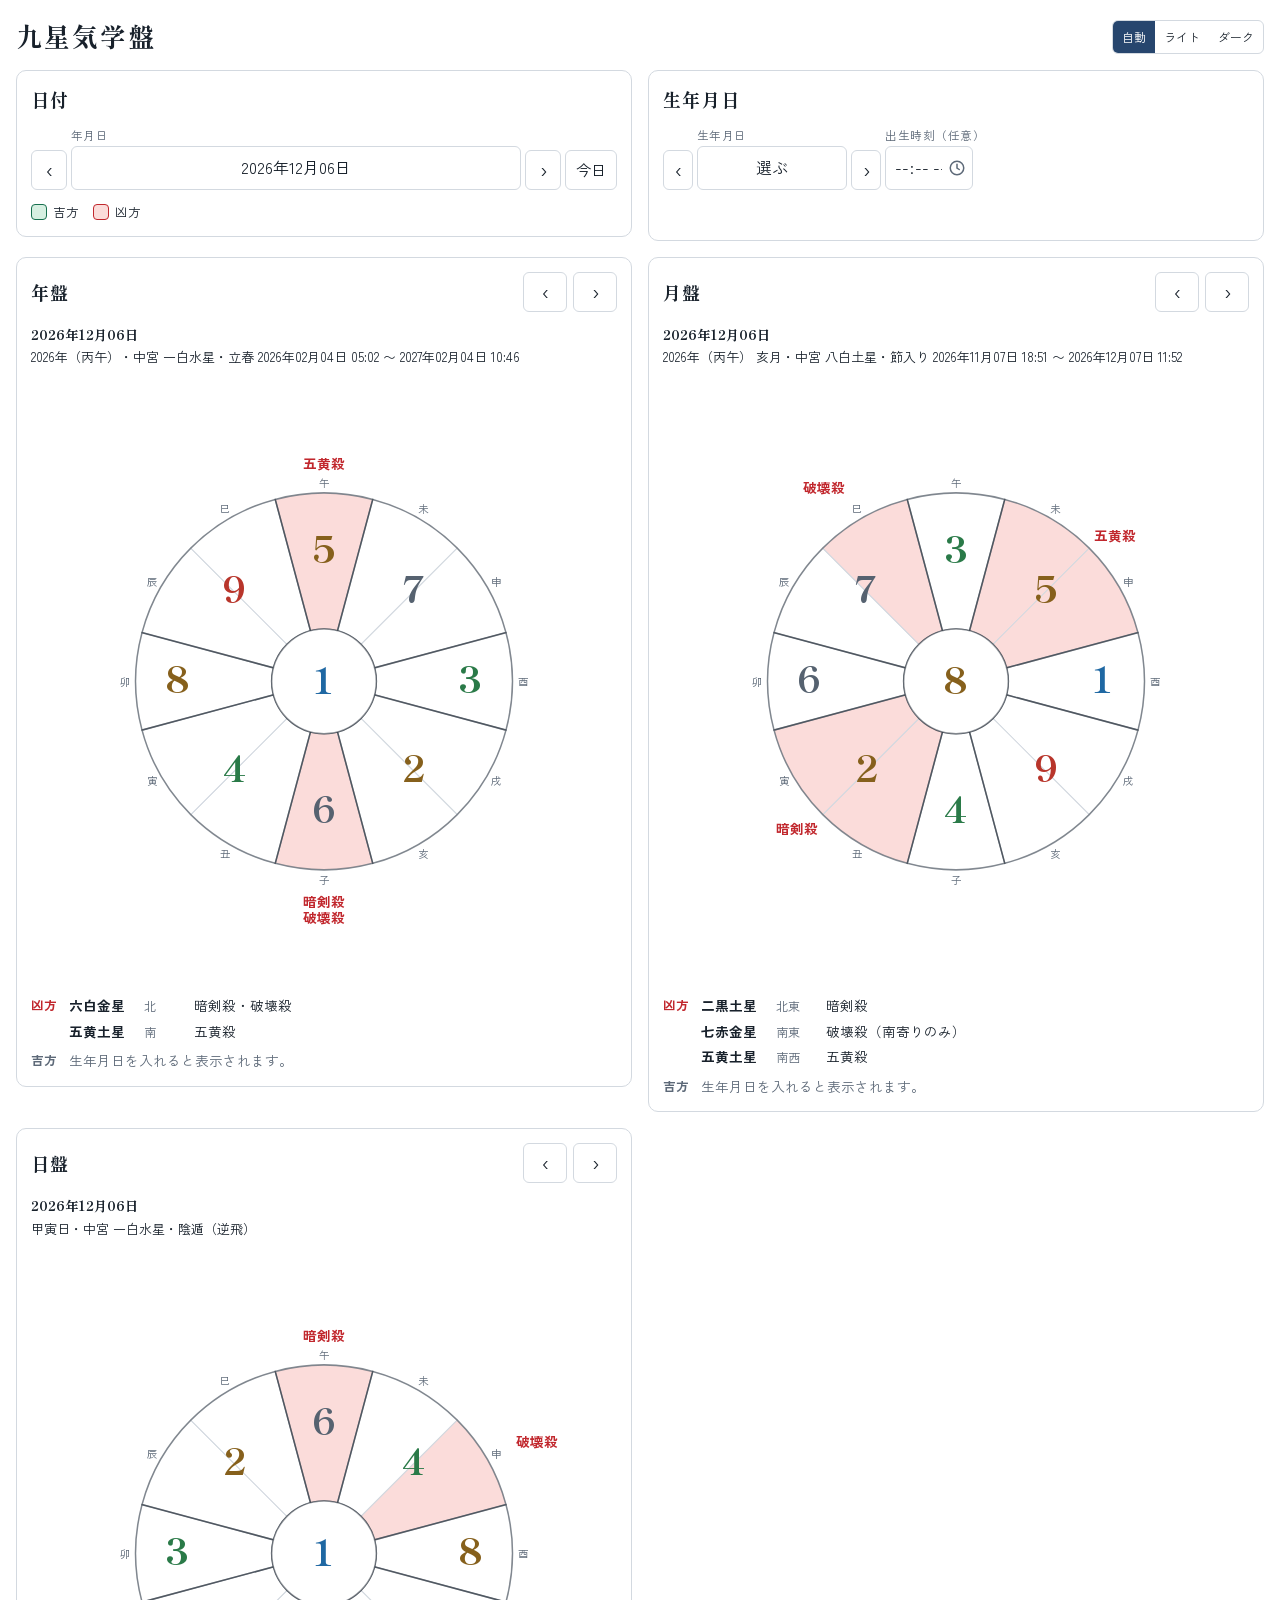
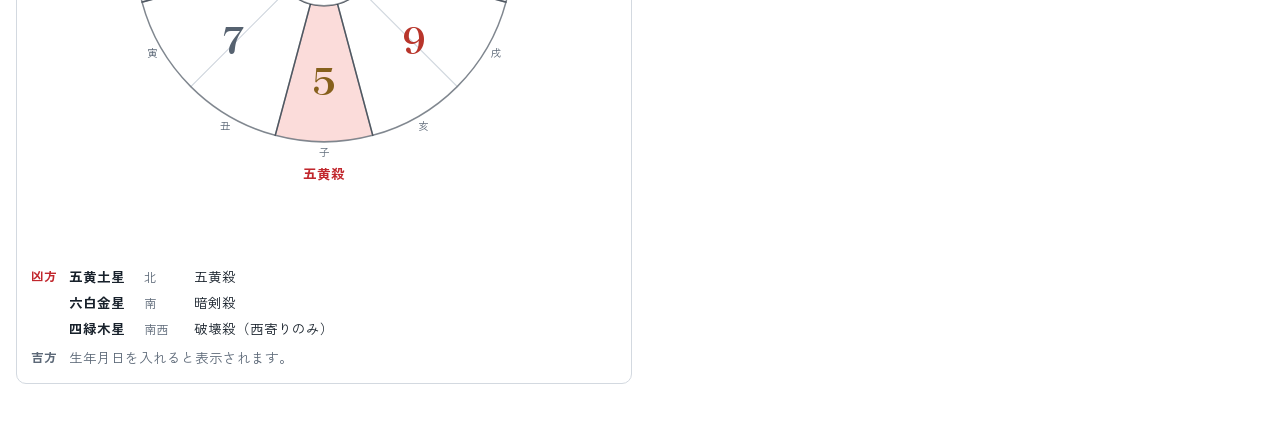
==== commit 212ac864: "気学盤タブ: 矢印の縦位置をそろえ、表示モードを親に統一(キャッシュ版 v25) Co-Authored-By: Claude Sonnet 5.5 <noreply@anthropic.com>" ====
--- a/kigaku.html
+++ b/kigaku.html
@@ -8,7 +8,7 @@
 <meta name="mobile-web-app-capable" content="yes">
 <meta name="apple-mobile-web-app-title" content="九星気学盤">
 <meta name="apple-mobile-web-app-status-bar-style" content="default">
-<script>try{var t=localStorage.getItem('theme');if(t==='light'||t==='dark')document.documentElement.dataset.theme=t;}catch(e){}</script>
+<script>try{var emb=window.parent!==window,t;if(emb){document.documentElement.classList.add('emb');t=window.parent.document.documentElement.getAttribute('data-theme')}else t=localStorage.getItem('theme');if(t==='light'||t==='dark')document.documentElement.dataset.theme=t;}catch(e){}</script>
 <style>
 :root{padding-top:env(safe-area-inset-top,0px);padding-bottom:env(safe-area-inset-bottom,0px)}
 body{margin:0}
@@ -176,6 +176,15 @@
 input.pick::-webkit-calendar-picker-indicator{position:absolute;inset:0;width:100%;height:100%;opacity:0;cursor:pointer}
 </style>
 <style>
+.row{align-items:flex-end}
+.row:has(#d){flex-wrap:nowrap;gap:4px}
+.row:has(#d) .f{flex:1 1 0;min-width:0}
+.row:has(#d) .pickbtn{width:100%}
+.row:has(#d) #today{flex:0 0 auto;padding-inline:10px}
+.emb header{display:none}
+.emb body{padding-top:0;padding-inline:0}
+</style>
+<style>
 .row.tight{gap:4px;flex-wrap:nowrap}
 .row.tight .dstep{min-width:30px;flex:0 0 auto}
 .row.tight input.pick{min-width:0;width:9.4em}
@@ -469,12 +478,15 @@
 (function(){
   var root=document.documentElement,btns=document.querySelectorAll('[data-theme-set]'),mq=window.matchMedia&&matchMedia('(prefers-color-scheme:dark)');
   function paint(){
-    var t=store.get('theme','auto');
+    var t=emb?parentTheme():store.get('theme','auto');
     if(t==='light'||t==='dark')root.dataset.theme=t;else root.removeAttribute('data-theme');
     btns.forEach(function(b){b.setAttribute('aria-pressed',String(b.dataset.themeSet===(t==='light'||t==='dark'?t:'auto')));});
     var m=document.querySelector('meta[name=theme-color]');
     if(m)m.setAttribute('content',getComputedStyle(root).getPropertyValue('--bg').trim()||'#ffffff');
   }
+  var emb=document.documentElement.classList.contains('emb');
+  function parentTheme(){try{return window.parent.document.documentElement.getAttribute('data-theme')||'auto'}catch(e){return 'auto'}}
+  if(emb){try{new MutationObserver(paint).observe(window.parent.document.documentElement,{attributes:true,attributeFilter:['data-theme']})}catch(e){}}
   btns.forEach(function(b){b.addEventListener('click',function(){store.set('theme',b.dataset.themeSet);paint();});});
   if(mq&&mq.addEventListener)mq.addEventListener('change',paint);
   paint();
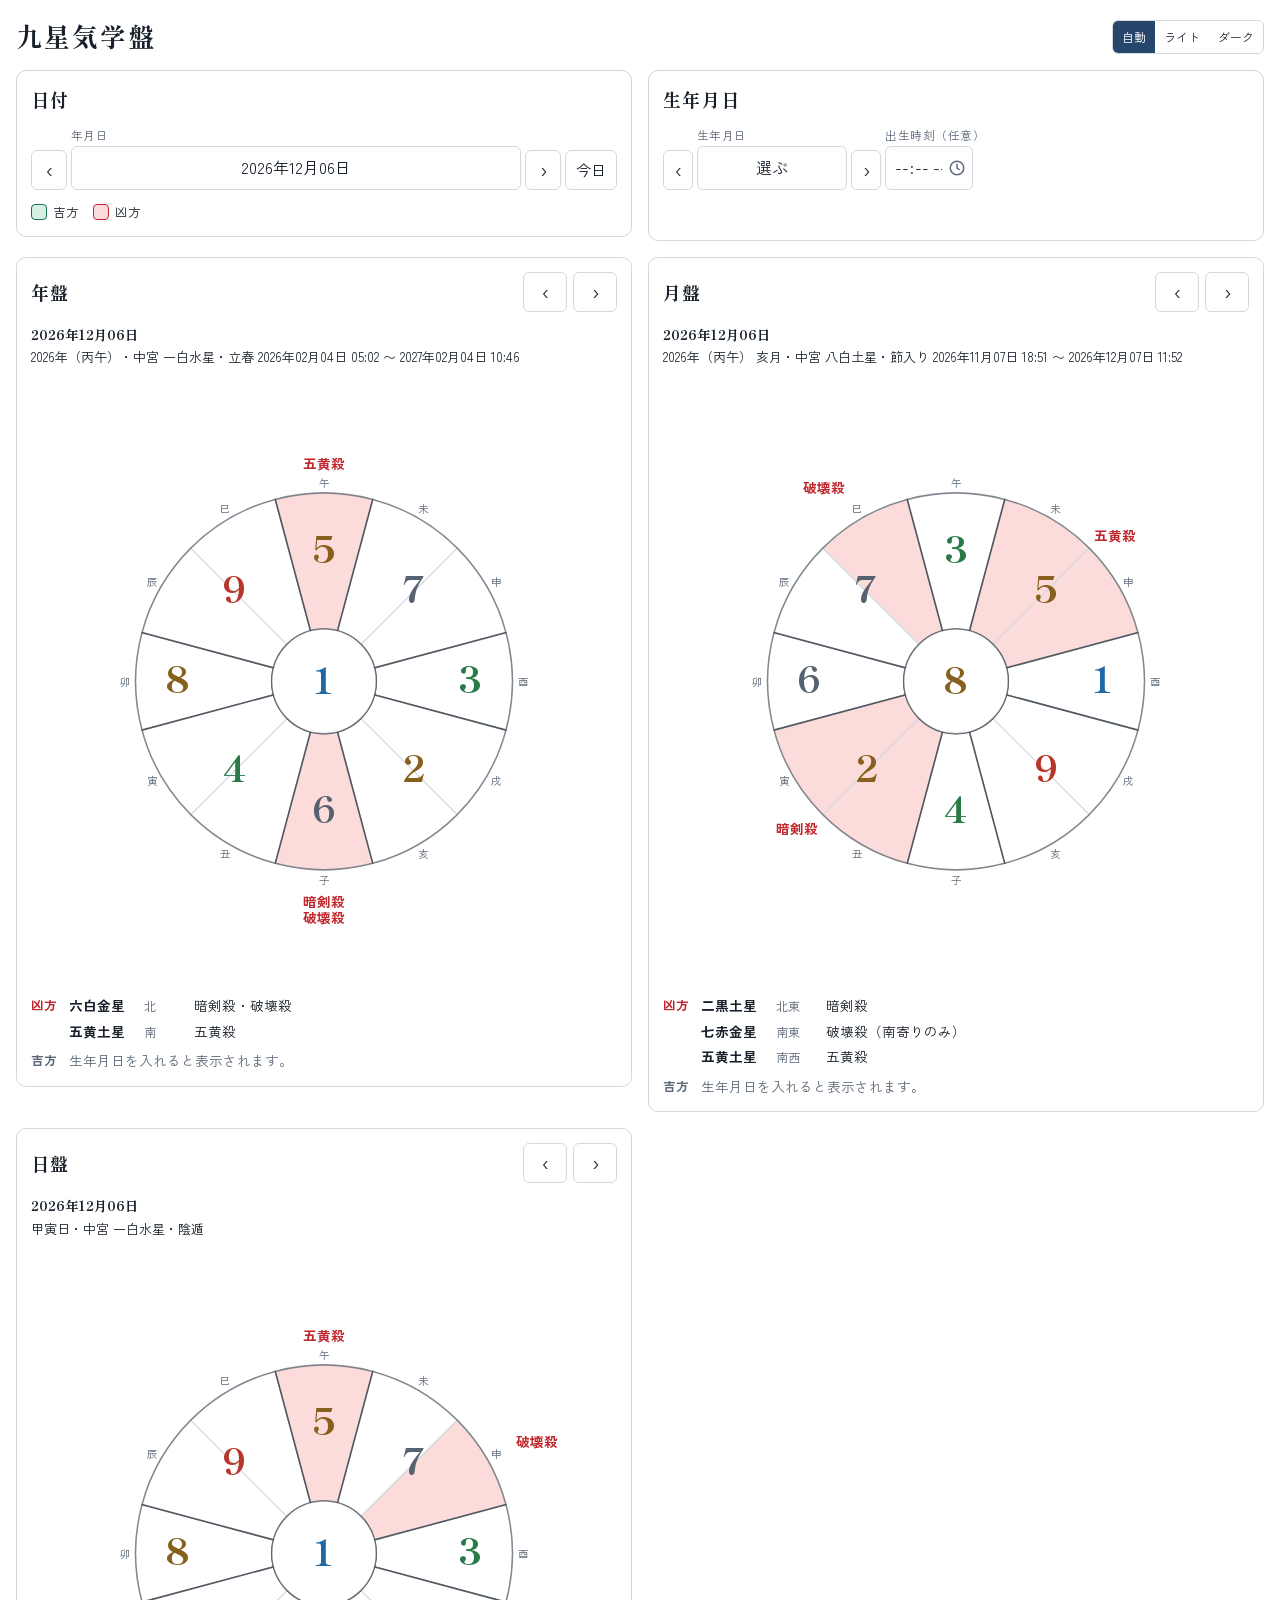
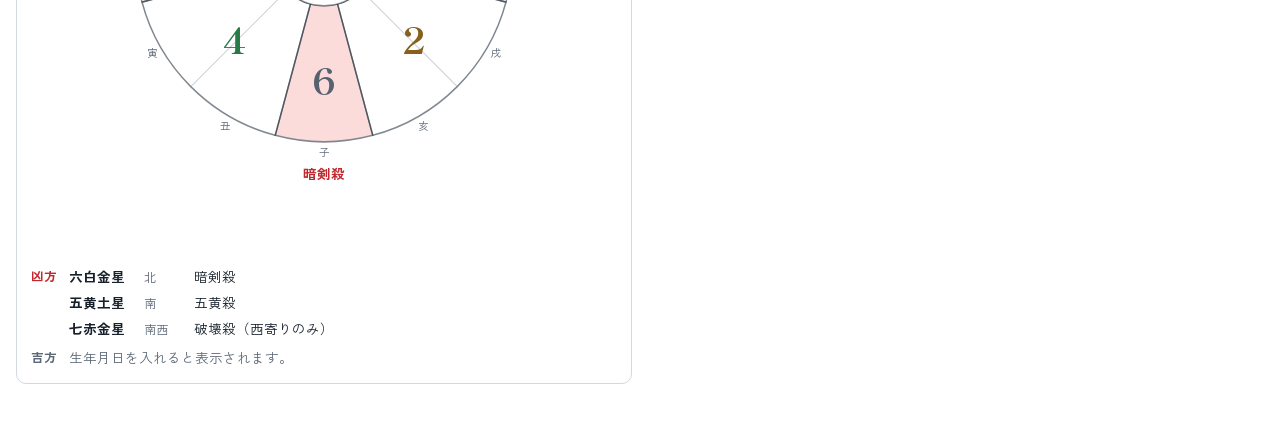
==== commit 662b2679: "方位盤と気学盤を統合し、日盤を常に順飛に(キャッシュ版 v31) - 方位盤タブを気学盤の画面に置き換え、気学盤タブを廃止 - 行き先の都市・月盤の吉神・小児殺・生年月日の共有・資料の「方位盤で見る」" ====
--- a/kigaku.html
+++ b/kigaku.html
@@ -145,7 +145,8 @@
 .tn{font-family:var(--f-disp)!important;font-weight:800;font-size:34px}
 .tm{font-size:10.5px;fill:var(--muted)}
 .tl{font-size:10.5px;font-weight:700}
-.lk{fill:var(--kyo)}.lg{fill:var(--good)}.lm{fill:var(--indigo)}
+.lk{fill:var(--kyo)}.lg{fill:var(--good)}.lm{fill:var(--indigo)}.lw{fill:var(--muted)}
+.pal.city{stroke:var(--indigo);stroke-opacity:1;stroke-width:4;stroke-dasharray:8 5}
 .tr{font-size:10px;fill:var(--muted)}
 svg .e-水{fill:var(--e-water)}svg .e-土{fill:var(--e-earth)}svg .e-木{fill:var(--e-wood)}svg .e-金{fill:var(--e-metal)}svg .e-火{fill:var(--e-fire)}
 </style>
@@ -182,6 +183,10 @@
 .row:has(#d) .pickbtn{width:100%}
 .row:has(#d) #today{flex:0 0 auto;padding-inline:10px}
 .emb header{display:none}
+.ext{display:flex;flex-direction:column;gap:6px}
+.ext input.fi{font:inherit;font-size:16px;color:var(--ink);background:var(--bg);border:1px solid var(--line);border-radius:6px;padding:7px 8px;min-height:44px;box-sizing:border-box;width:100%}
+.ext .hint{margin:0}
+.chk{display:flex;align-items:center;gap:6px;font-size:13px;color:var(--ink)}
 .emb body{padding-top:0;padding-inline:0}
 </style>
 <style>
@@ -431,7 +436,7 @@
 function evaluate(info,kind,person,opts){
   opts=opts||OPTS_DEFAULT;
   const center=kind==='year'?info.yStar:kind==='month'?info.mStar:info.dStar;
-  const forward=kind==='day'?info.yang:true;
+  const forward=true; // 盤は年・月・日とも順飛。陰遁・陽遁は、日ごとの中宮の星の進み方だけを変える
   const board=makeBoard(center,forward);
   const cells={};
   FLY.forEach(p=>cells[p]={star:board[p],kyo:[],good:[],best:false,marks:[],partial:null});
@@ -462,6 +467,10 @@
     const tp=FLY.find(p=>tilt[p]===honmei);
     result={honmei,getsu,gH,gG,best:best.map(x=>({p:x.p,rH:x.r,rG:gG.find(y=>y.p===x.p).r})),tiltPal:tp,tiltStarOnBoard:board[tp],ph,pg,doukai:false,doukaiStar:wrap9(2*honmei-getsu),bestStars:bestStars(honmei,getsu),centerStar:center};
   }
+  if(EXT&&kind==='month'){
+    if(EXT.monthMarks)EXT.monthMarks(info.astro.m-1).forEach(o=>{const p=DIRPAL[o.d];if(p&&p!=='中')(cells[p].kichi=cells[p].kichi||[]).push(o.t);});
+    if(state.kogo&&EXT.kogo){const pk=palOf(EXT.kogo(BR[info.yBr]));if(pk&&pk!=='中')addK(pk,'小児殺');}
+  }
   return{kind,center,forward,board,cells,result,teiiAll};
 }
 const SWITCH={1:9,2:6,3:4,4:3,6:2,7:8,8:7,9:1};
@@ -508,6 +517,9 @@
 function li(ev,p,txt){return'<li class="rw">'+starDir(ev,p)+'<span class="sr">'+(txt||'')+'</span></li>';}
 function palLabel(p){return PAL[p].dir+'('+p+')';}
 const KIND_LABEL={day:'日盤',month:'月盤',year:'年盤'};
+/* 鑑定ハンドブックに組み込まれたとき、親から受け取る機能(行き先の都市・月盤の吉神・小児殺・生年月日の共有) */
+const EXT=(function(){try{return window.parent!==window&&window.parent.KHX||null}catch(e){return null}})();
+const DIRPAL={'北':'坎','北東':'艮','東':'震','東南':'巽','南東':'巽','南':'離','南西':'坤','西':'兌','北西':'乾'};
 
 const ANG={'坎':'345°〜15°','艮':'15°〜75°','震':'75°〜105°','巽':'105°〜165°','離':'165°〜195°','坤':'195°〜255°','兌':'255°〜285°','乾':'285°〜345°'};
 const CW=['坎','艮','震','巽','離','坤','兌','乾'];
@@ -550,7 +562,7 @@
     const c=ev.cells[p];
     const bs=BR_OF[p];
     bs.forEach(b=>{secs+='<path class="sec '+secClass(c,b)+'" d="'+wedge(b*30-15,b*30+15)+'"/>';});
-    outl+='<path class="pal'+(c.best?' best':'')+'" d="'+wedge(bs[0]*30-15,bs[bs.length-1]*30+15)+'"/>';
+    outl+='<path class="pal'+(c.best?' best':'')+(state.cityPal===p?' city':'')+'" d="'+wedge(bs[0]*30-15,bs[bs.length-1]*30+15)+'"/>';
     const card=bs.length===1,ew=(p==='震'||p==='兌');
     const lines=[];
     if(!c.partial){
@@ -558,6 +570,7 @@
       else if(c.good.length&&!c.kyo.length)lines.push(['吉','lg']);
     }
     c.kyo.forEach(k=>lines.push([k,'lk']));
+    (c.kichi||[]).forEach(k=>lines.push([k,k==='空'?'lw':'lg']));
     if(c.partial){
       // 60°の宮は、30°ずつのエリアごとに、そのエリアの外側へ書く
       const ob=BR_OF[p].find(b=>b!==c.partialBranch);
@@ -615,7 +628,7 @@
 function metaCore(info,kind,a){
   const d=parseDate(info.ds);
   const head='<b>'+fmtJp(info.ds)+'</b><br>';
-  if(kind==='day')return head+info.dGz+'日・中宮 '+STAR_NAME[info.dStar]+'・'+(info.yang?'陽遁（順飛）':'陰遁（逆飛）');
+  if(kind==='day')return head+info.dGz+'日・中宮 '+STAR_NAME[info.dStar]+'・'+(info.yang?'陽遁':'陰遁');
   if(kind==='month')return head+a.year+'年（'+info.yGz+'） '+BR[info.mBr]+'月・中宮 '+STAR_NAME[info.mStar]+'・節入り '+fmtMs(a.start)+' 〜 '+fmtMs(a.end);
   return head+a.year+'年（'+info.yGz+'）・中宮 '+STAR_NAME[info.yStar]+'・立春 '+fmtMsY(a.yStart)+' 〜 '+fmtMsY(a.yEnd);
 }
@@ -649,6 +662,7 @@
 }
 
 function render(){
+  if(EXT&&EXT.setBirth)EXT.setBirth(state.birth,state.btime,state.gender);
   const d=parseDate(state.date),tm=[12,0];
   if(!d)return;
   let bp=null,boundary='';
@@ -804,8 +818,60 @@
 
 $('bt').addEventListener('input',e=>{state.btime=e.target.value;store.set('kg.btime',state.btime);render();});
 $('bg').addEventListener('change',e=>{state.gender=e.target.value;store.set('kg.g',state.gender);render();});
+if(EXT){
+  const lg=document.querySelector('.legend'),box=document.createElement('div');
+  box.className='ext';
+  if(EXT.cities){
+    box.innerHTML='<label class="f" for="city">行き先の都市（東京都庁からの方位）<input id="city" class="fi" list="citylist" placeholder="都市名" autocomplete="off"></label><datalist id="citylist">'+Object.keys(EXT.cities).map(k=>'<option value="'+k.replace(/"/g,'&quot;')+'">').join('')+'</datalist><p class="hint" id="cmsg"></p>';
+  }
+  if(EXT.kogo)box.insertAdjacentHTML('beforeend','<label class="chk"><input type="checkbox" id="kogo"> 数え10歳未満（月盤に小児殺を表示）</label>');
+  lg.parentNode.insertBefore(box,lg);
+  state.kogo=store.get('kg.kogo','0')==='1';
+  const setCity=v=>{v=(v||'').trim();const dd=EXT.cities&&EXT.cities[v];state.cityPal=dd?DIRPAL[dd]:null;
+    if($('city')&&$('city').value!==v)$('city').value=v;
+    if($('cmsg'))$('cmsg').textContent=dd?v+'は東京都庁から'+dd+'の方位':'';render();};
+  if($('city'))$('city').addEventListener('input',e=>setCity(e.target.value));
+  if($('kogo')){$('kogo').checked=state.kogo;$('kogo').addEventListener('change',e=>{state.kogo=e.target.checked;store.set('kg.kogo',state.kogo?'1':'0');render();});}
+  const pull=()=>{const b=EXT.getBirth&&EXT.getBirth();if(!b)return;let ch=false;
+    if(b.birth&&b.birth!==state.birth){state.birth=b.birth;store.set('kg.birth',b.birth);ch=true}
+    if((b.btime||'')!==state.btime){state.btime=b.btime||'';store.set('kg.btime',state.btime);ch=true}
+    if(b.gender&&b.gender!==state.gender){state.gender=b.gender;store.set('kg.g',b.gender);ch=true}
+    if(ch)render();};
+  window.KGX={setCity,pull};
+  pull();
+}
 render();
 
+</script>
+<script>
+// 組み込み表示のとき、左右のなぞりを親（鑑定ハンドブック）に伝えて、親の画面ごと動かしてもらう
+(function(){
+if(window.parent===window)return;
+let ok=false,locked=false,sx=0,sy=0,st=0;
+const post=m=>window.parent.postMessage(m,location.origin);
+const skip=el=>{for(;el&&el!==document.body;el=el.parentElement){const t=el.tagName;if(t==='INPUT'||t==='TEXTAREA'||t==='SELECT')return true;if(el.matches&&el.matches('[role=dialog],dialog,.mbox,.pk'))return true;const o=getComputedStyle(el).overflowX;if((o==='auto'||o==='scroll')&&el.scrollWidth>el.clientWidth+2)return true}return false};
+/* 画面ごと動くので、座標は画面基準(screenX)で測る */
+const reset=()=>{ok=false;locked=false};
+document.addEventListener('touchstart',e=>{
+  if(e.touches.length!==1){reset();return}
+  const t=e.touches[0];
+  if(t.clientX<20||t.clientX>window.innerWidth-20){reset();return}
+  sx=t.screenX;sy=t.screenY;st=Date.now();locked=false;ok=!skip(e.target);
+},{passive:true});
+document.addEventListener('touchmove',e=>{
+  if(!ok||!e.touches||e.touches.length!==1)return;
+  const t=e.touches[0],dx=t.screenX-sx,dy=t.screenY-sy;
+  if(!locked){if(Math.abs(dx)<8&&Math.abs(dy)<8)return;if(Math.abs(dy)>=Math.abs(dx)){reset();return}locked=true}
+  if(e.cancelable)e.preventDefault();
+  post({t:'kg-drag',dx});
+},{passive:false});
+document.addEventListener('touchend',e=>{
+  if(!ok||!locked){reset();return}
+  const dx=e.changedTouches[0].screenX-sx,vx=dx/Math.max(1,Date.now()-st);
+  reset();post({t:'kg-end',dx,vx});
+},{passive:true});
+document.addEventListener('touchcancel',()=>{if(locked)post({t:'kg-cancel'});reset()},{passive:true});
+})();
 </script>
 </body>
 </html>
